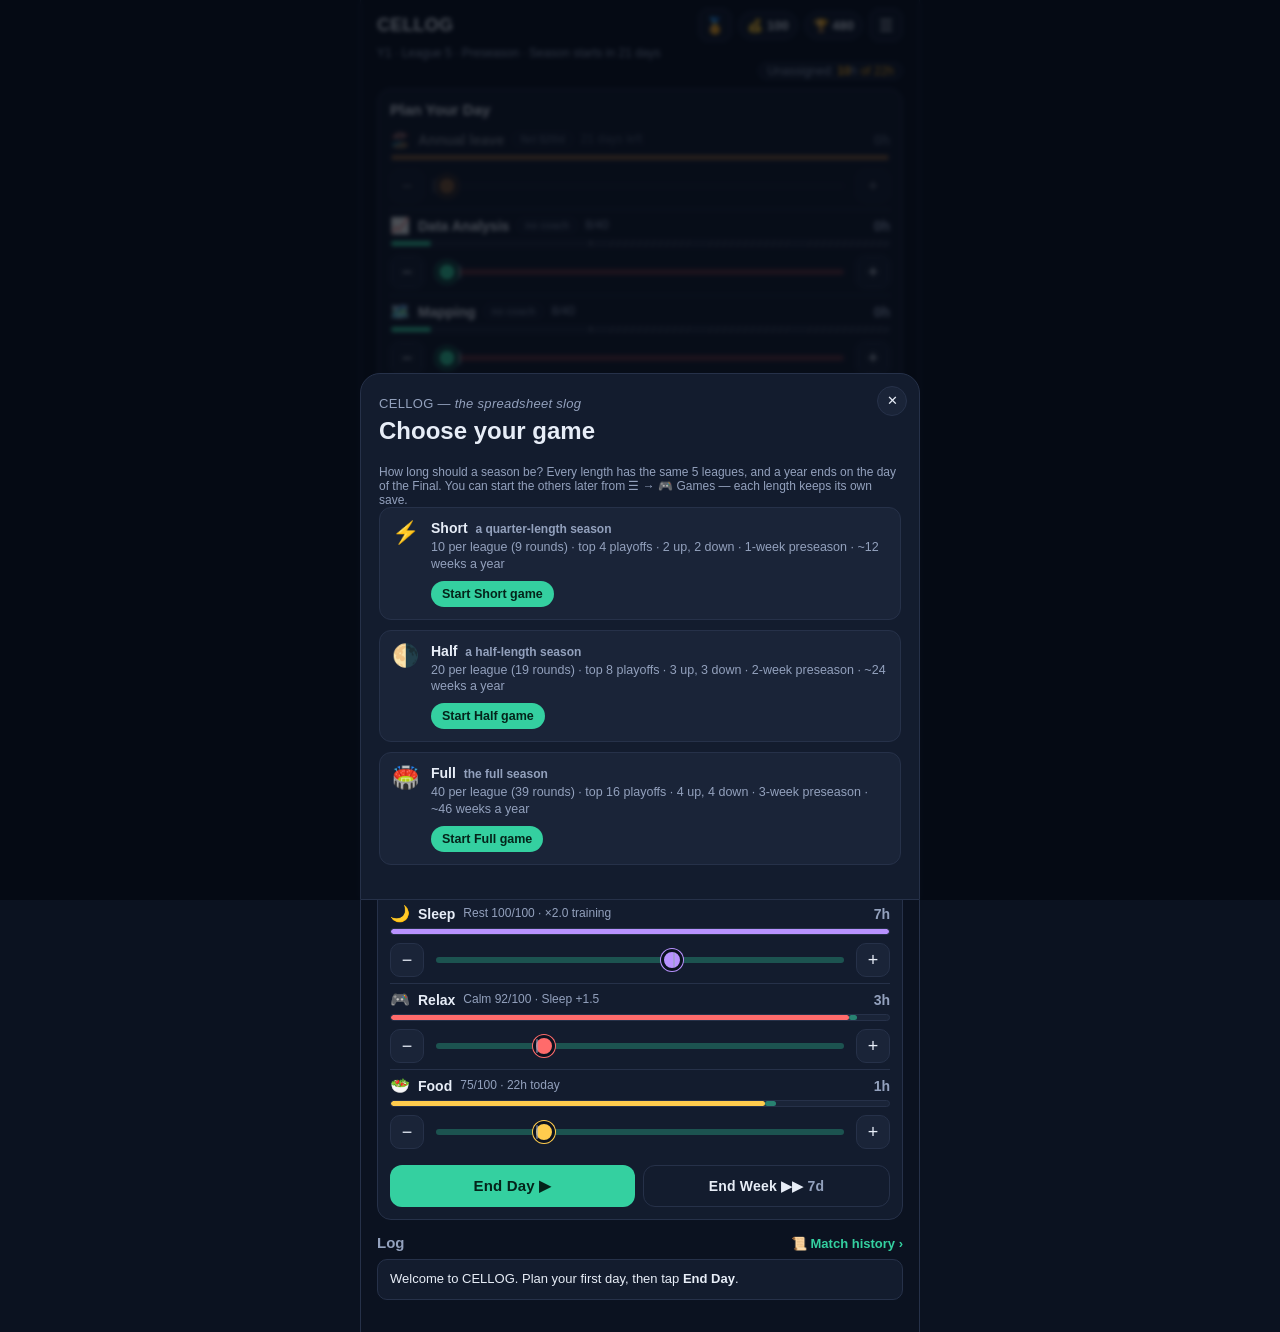
==== index.html @ bae385c3 "v4.94.0: CELLOG — the spreadsheet slog Makes the name's pun visible without crowding anything: the t" ====
<!DOCTYPE html>
<html lang="en">
<head>
<meta charset="UTF-8" />
<meta name="viewport" content="width=device-width, initial-scale=1, viewport-fit=cover, maximum-scale=1, user-scalable=no" />
<title>CELLOG — the spreadsheet slog</title>
<meta name="description" content="An Excel esports manager: plan every hour, train seven skills and climb five leagues — the spreadsheet slog." />

<!-- iOS home-screen / PWA support -->
<meta name="apple-mobile-web-app-capable" content="yes" />
<meta name="apple-mobile-web-app-status-bar-style" content="black-translucent" />
<meta name="apple-mobile-web-app-title" content="CELLOG" />
<meta name="mobile-web-app-capable" content="yes" />
<meta name="theme-color" content="#0b1220" />
<link rel="apple-touch-icon" href="icons/apple-touch-icon.png" />
<link rel="icon" href="icons/icon-192.png" />
<link rel="manifest" href="manifest.webmanifest" />

<link rel="stylesheet" href="style.css" />
</head>
<body>
<div id="app">

  <!-- ===== Top bar ===== -->
  <header class="topbar">
    <div class="topbar-top">
      <div class="brand">CELLOG</div>
      <div class="topbar-right">
        <button class="icon-btn" id="leaguesBtn" title="Leagues" aria-label="Leagues">🏅</button>
        <button class="chip" id="cashChip" title="Cash">💰 <span id="cashVal">0</span></button>
        <button class="chip" id="rankChip" title="Rating">🏆 <span id="rankVal">800</span></button>
        <button class="icon-btn" id="menuBtn" aria-label="Menu">☰</button>
      </div>
    </div>
    <div class="topbar-info">
      <div class="match-counter" id="matchCounter">Y1 · League 5 · Preseason · Season starts in 14 days</div>
      <div class="topbar-sub-row">
        <div class="match-counter match-counter-sub" id="matchCounter2"></div>
        <div class="hours-left topbar-hours">Unassigned: <span id="hoursLeft">24</span>h<span id="hoursCapNote" class="hours-cap-note"></span></div>
      </div>
    </div>
  </header>

  <div id="warningBanner" class="warning-banner hidden"></div>

  <!-- ===== Time allocation ===== -->
  <section class="planner">
    <div class="planner-header">
      <h2>Plan Your Day</h2>
    </div>

    <div id="plannerRows"><!-- skill + exercise/sleep/relax rows, each combining its stat readout and slider, rendered by renderPlanner() --></div>

    <div class="end-day-row">
      <button class="end-day-btn" id="endDayBtn">End Day ▶</button>
      <button class="end-day-btn end-week-btn" id="endWeekBtn">To Match ▶▶</button>
    </div>
    <div class="end-day-hint" id="endDayHint"></div>
  </section>

  <!-- ===== Log ===== -->
  <section class="log-section">
    <div class="log-head"><h2>Log</h2><button class="link-btn" id="historyLink">📜 Match history ›</button></div>
    <div id="log" class="log"></div>
  </section>

</div>

<div id="saveToast" class="save-toast hidden"></div>

<!-- ===== Modal: generic ===== -->
<div id="modalOverlay" class="modal-overlay hidden">
  <div class="modal" id="modal">
    <button class="modal-close" id="modalClose">✕</button>
    <div id="modalBody"></div>
  </div>
</div>

<script src="game.js"></script>
</body>
</html>
---- style.css ----
:root {
  --bg: #0b1220;
  --bg-elev: #131c2e;
  --bg-elev-2: #1a2438;
  --border: #263149;
  --text: #e7edf7;
  --text-dim: #93a1bd;
  --skill: #34d0a0;
  --phys: #4ea1ff;
  --nutrition: #ffcc4d;
  --rest: #b892ff;
  --composure: #ff6b6b;
  --work: #ff9f43;
  --accent: #34d0a0;
  --danger: #ff5d5d;
  --warn: #ffb020;
  --radius: 14px;
  --safe-top: env(safe-area-inset-top, 0px);
  --safe-bottom: env(safe-area-inset-bottom, 0px);
}

* { box-sizing: border-box; -webkit-tap-highlight-color: transparent; }

html, body {
  margin: 0;
  padding: 0;
  background: var(--bg);
  color: var(--text);
  font-family: -apple-system, BlinkMacSystemFont, "SF Pro Text", "Segoe UI", Roboto, sans-serif;
  overscroll-behavior-y: contain;
  -webkit-user-select: none;
  user-select: none;
}

#app {
  max-width: 560px;
  margin: 0 auto;
  padding-bottom: calc(24px + var(--safe-bottom));
  min-height: 100vh;
}

/* ---------- Top bar ---------- */
.topbar {
  display: flex;
  flex-direction: column;
  gap: 4px;
  padding: calc(8px + var(--safe-top)) 16px 8px;
  position: sticky;
  top: 0;
  background: linear-gradient(180deg, var(--bg) 80%, transparent);
  z-index: 10;
}
.topbar-top { display: flex; justify-content: space-between; align-items: center; }
.topbar-info { display: flex; flex-direction: column; gap: 2px; }
.brand { font-weight: 800; font-size: 18px; letter-spacing: 0.2px; white-space: nowrap; overflow: hidden; text-overflow: ellipsis; min-width: 0; margin-right: 8px; }
/* Narrower phones: give the cash / rating / table-position chips room. */
@media (max-width: 400px) { .brand { font-size: 16px; } }
.match-counter {
  font-size: 12px;
  color: var(--text-dim);
  white-space: nowrap;
  overflow: hidden;
  text-overflow: ellipsis;
  max-width: 100%;
}
.match-counter-sub { font-size: 11px; opacity: 0.8; }
/* Wraps rather than ellipsizing: on a narrow screen the hours pill drops
   to its own line instead of cutting off the match info beside it. */
.topbar-sub-row { display: flex; flex-wrap: wrap; align-items: center; column-gap: 8px; row-gap: 2px; }
.topbar-sub-row .match-counter-sub { min-width: 0; }
.topbar-hours {
  margin-left: auto;
  flex-shrink: 0;
  white-space: nowrap;
  font-size: 11px;
  padding: 1px 8px;
  border: 1px solid var(--border);
  border-radius: 999px;
  background: var(--bg-elev);
}
.match-counter:empty { display: none; }
.match-counter.tappable { cursor: pointer; }
.topbar-right { display: flex; align-items: center; gap: 6px; flex-shrink: 0; }
.chip {
  background: var(--bg-elev);
  border: 1px solid var(--border);
  color: var(--text);
  border-radius: 999px;
  padding: 6px 8px;
  font-size: 13px;
  font-weight: 600;
  font-variant-numeric: tabular-nums;
}
.icon-btn {
  background: var(--bg-elev);
  border: 1px solid var(--border);
  color: var(--text);
  border-radius: 10px;
  width: 34px;
  height: 34px;
  font-size: 16px;
}

/* ---------- Stats ---------- */
.stats {
  display: flex;
  flex-direction: column;
  gap: 6px;
  padding: 2px 16px 8px;
}
.bar {
  position: relative;
  height: 7px;
  border-radius: 999px;
  background: var(--bg-elev-2);
  overflow: hidden;
  border: 1px solid var(--border);
}
.bar-fill {
  height: 100%;
  border-radius: 999px;
  transition: width 0.5s ease;
}
/* Tomorrow's projected value, layered over the current bar: always green
   for a gain and always red for a decay, regardless of the bar's own
   color, so direction reads at a glance without checking the number. */
.bar-preview {
  position: absolute;
  top: 0;
  transition: left 0.2s ease, width 0.2s ease;
}
/* Above the current cap: hatched and dimmed, with a light edge at the cap. */
.bar-locked {
  position: absolute;
  top: 0;
  height: 100%;
  border-left: 1px solid rgba(255, 255, 255, 0.45);
  background: repeating-linear-gradient(135deg, rgba(255, 255, 255, 0.13) 0 2px, transparent 2px 5px);
}
.bar-preview-gain { background: var(--skill) !important; opacity: 0.55; }
/* Calm's reserve above 100: a bright strip along the top of the (full) bar,
   its width the reserve's share of what it can hold. */
.bar-bank { position: absolute; top: 0; left: 0; height: 3px; background: #ffe08a; border-radius: 999px; box-shadow: 0 0 4px rgba(255, 224, 138, 0.7); }
.bar-bank-gain { background: #ffe08a; opacity: 0.45; box-shadow: none; }
/* A darker, more saturated red than the Composure bar's own (lighter)
   red — same hue family would otherwise nearly vanish on that bar, so
   the loss overlay leans darker to stay legible there too. */
.bar-preview-loss { background: #e03131 !important; opacity: 0.6; }
.bar-fill.skill { background: var(--skill); }
.bar-fill.phys { background: var(--phys); }
.bar-fill.nutrition { background: var(--nutrition); }
.bar-fill.work { background: var(--work); }
.bar-fill.rest { background: var(--rest); }
.bar-fill.composure { background: var(--composure); }

.warning-banner {
  margin: 0 16px 8px;
  padding: 8px 12px;
  border-radius: var(--radius);
  background: rgba(255, 93, 93, 0.12);
  border: 1px solid rgba(255, 93, 93, 0.4);
  color: #ffb3b3;
  font-size: 13px;
  font-weight: 600;
  line-height: 1.4;
}
.warning-banner.hidden { display: none; }

/* ---------- Planner ---------- */
.planner {
  background: var(--bg-elev);
  border: 1px solid var(--border);
  border-radius: var(--radius);
  margin: 0 16px 12px;
  padding: 12px 12px 12px;
}
.planner-header {
  display: flex;
  justify-content: space-between;
  align-items: baseline;
  margin-bottom: 6px;
}
.planner-header h2 { font-size: 15px; margin: 0; }
.hours-left { font-size: 12px; color: var(--text-dim); font-variant-numeric: tabular-nums; }
#hoursLeft.over { color: var(--danger); font-weight: 700; }
#hoursLeft.unassigned { color: var(--warn); font-weight: 700; }
.hours-cap-note { color: var(--warn); }

.activity { padding: 6px 0; border-top: 1px solid var(--border); }
.activity:first-of-type { border-top: none; }
.activity-row {
  display: flex;
  align-items: center;
  gap: 8px;
  font-size: 14px;
  margin-bottom: 4px;
}
.activity-icon { font-size: 16px; flex-shrink: 0; }
.activity-name { font-weight: 600; flex-shrink: 0; }
.combo-outcome {
  font-size: 12px;
  line-height: 1.3;
  color: var(--text-dim);
  min-width: 0;
  flex-shrink: 1;
}
/* Wraps between pieces (at a " · ") first: each piece moves to the next line whole; one too wide for the room left
   wraps inside itself rather than spilling over the hours. */
.outcome-part { display: inline-block; max-width: 100%; vertical-align: top; }
.combo-bar { margin: 5px 0 8px; }
.activity-hours {
  margin-left: auto;
  font-variant-numeric: tabular-nums;
  color: var(--text-dim);
  font-weight: 600;
  min-width: 28px;
  text-align: right;
}
.stepper { display: flex; align-items: center; gap: 10px; }
.slider-wrap { position: relative; flex: 1; display: flex; align-items: center; }
.slider-wrap input[type="range"] { flex: 1; }
.slider-marker {
  position: absolute;
  top: 50%;
  left: 0;
  width: 2px;
  height: 14px;
  transform: translate(-50%, -50%);
  background: var(--text-dim);
  opacity: 0.6;
  pointer-events: none;
  border-radius: 1px;
}
.skill-shop-tag {
  font-size: 10px;
  font-weight: 700;
  color: var(--text-dim);
  background: var(--bg-elev-2);
  border: 1px solid var(--border);
  border-radius: 999px;
  padding: 1px 7px;
  white-space: nowrap;
}
.skill-shop-tag-none { opacity: 0.6; font-weight: 600; }
/* A skill row's coach tag opens that coach in Staff. */
button.coach-link { font-family: inherit; line-height: inherit; cursor: pointer; margin: 0; }
.skill-shop-tag-negative { color: var(--danger); }
.step-btn {
  width: 34px;
  height: 34px;
  flex-shrink: 0;
  border-radius: 10px;
  border: 1px solid var(--border);
  background: var(--bg-elev-2);
  color: var(--text);
  font-size: 18px;
  line-height: 1;
}
.step-btn:active { background: #24314d; }
input[type="range"] {
  -webkit-appearance: none;
  appearance: none;
  flex: 1;
  height: 6px;
  border-radius: 999px;
  background: var(--bg-elev-2);
  outline: none;
  transition: background-color 0.2s ease;
}
/* A light tint on the track itself shows at a glance whether today's hours
   clear the stat's decay/requirement threshold, independent of bar color. */
input[type="range"].slider-meets { background: rgba(52, 208, 160, 0.3); }
input[type="range"].slider-under { background: rgba(255, 93, 93, 0.3); }
input[type="range"].slider-held { background: rgba(120, 150, 200, 0.3); }
input[type="range"]::-webkit-slider-thumb {
  -webkit-appearance: none;
  width: 22px;
  height: 22px;
  border-radius: 50%;
  background: var(--accent);
  border: 3px solid #0b1220;
  box-shadow: 0 0 0 1px var(--accent);
}
.skill-row input[type="range"]::-webkit-slider-thumb { background: var(--skill); box-shadow: 0 0 0 1px var(--skill); }
.activity[data-act="exercise"] input[type="range"]::-webkit-slider-thumb { background: var(--phys); box-shadow: 0 0 0 1px var(--phys); }
.activity[data-act="sleep"] input[type="range"]::-webkit-slider-thumb { background: var(--rest); box-shadow: 0 0 0 1px var(--rest); }
.activity[data-act="relax"] input[type="range"]::-webkit-slider-thumb { background: var(--composure); box-shadow: 0 0 0 1px var(--composure); }
.activity[data-act="work"] input[type="range"]::-webkit-slider-thumb { background: var(--work); box-shadow: 0 0 0 1px var(--work); }
.activity[data-act="nutrition"] input[type="range"]::-webkit-slider-thumb { background: var(--nutrition); box-shadow: 0 0 0 1px var(--nutrition); }

.end-day-btn {
  width: 100%;
  margin-top: 10px;
  padding: 12px;
  border-radius: 12px;
  border: none;
  background: var(--accent);
  color: #04241a;
  font-size: 16px;
  font-weight: 800;
  letter-spacing: 0.2px;
}
.end-day-btn:disabled {
  background: var(--bg-elev-2);
  color: var(--text-dim);
}
.end-day-btn:active:not(:disabled) { transform: scale(0.98); }

/* ---------- Log ---------- */
.log-section { padding: 0 16px; }
.log-section h2 { font-size: 15px; margin: 0 0 8px; color: var(--text-dim); }
.log {
  display: flex;
  flex-direction: column-reverse;
  gap: 8px;
  max-height: 320px;
  overflow-y: auto;
  padding-bottom: 8px;
}
.log-entry {
  background: var(--bg-elev);
  border: 1px solid var(--border);
  border-radius: 10px;
  padding: 10px 12px;
  font-size: 13px;
  line-height: 1.45;
}
.log-entry.day-header { font-weight: 800; background: var(--bg-elev-2); }
.log-entry.event-good { border-color: rgba(52, 208, 160, 0.4); }
.log-entry.event-bad { border-color: rgba(255, 93, 93, 0.4); }
.log-entry.event-match { border-color: rgba(255, 176, 32, 0.5); background: rgba(255, 176, 32, 0.06); }
.log-entry.event-season { border-color: rgba(184, 146, 255, 0.5); background: rgba(184, 146, 255, 0.08); font-weight: 600; }

/* ---------- Save toast ---------- */
.save-toast {
  position: fixed;
  left: 50%;
  bottom: calc(18px + var(--safe-bottom));
  transform: translate(-50%, 12px);
  background: var(--bg-elev-2);
  border: 1px solid var(--border);
  color: var(--text);
  padding: 10px 16px;
  border-radius: 999px;
  font-size: 13px;
  font-weight: 600;
  box-shadow: 0 6px 20px rgba(0, 0, 0, 0.35);
  z-index: 200;
  opacity: 0;
  pointer-events: none;
  transition: opacity 0.25s ease, transform 0.25s ease;
  max-width: calc(100% - 32px);
  text-align: center;
}
.save-toast.hidden { display: none; }
.save-toast.show {
  opacity: 1;
  transform: translate(-50%, 0);
}
.save-toast.toast-warn {
  background: rgba(255, 93, 93, 0.15);
  border-color: rgba(255, 93, 93, 0.5);
  color: #ffb3b3;
}

/* ---------- Modal ---------- */
.modal-overlay {
  position: fixed;
  inset: 0;
  background: rgba(4, 8, 16, 0.7);
  display: flex;
  align-items: flex-end;
  justify-content: center;
  z-index: 100;
  backdrop-filter: blur(2px);
}
.modal-overlay.hidden { display: none; }
.modal {
  background: var(--bg-elev);
  border: 1px solid var(--border);
  border-top-left-radius: 20px;
  border-top-right-radius: 20px;
  width: 100%;
  max-width: 560px;
  max-height: 82vh;
  overflow-y: auto;
  padding: 20px 18px calc(24px + var(--safe-bottom));
  position: relative;
  animation: slideUp 0.22s ease;
}
@keyframes slideUp { from { transform: translateY(24px); opacity: 0; } to { transform: translateY(0); opacity: 1; } }
.modal-close {
  position: absolute;
  top: 12px;
  right: 12px;
  width: 30px;
  height: 30px;
  border-radius: 50%;
  border: 1px solid var(--border);
  background: var(--bg-elev-2);
  color: var(--text);
}
.modal h2 { margin-top: 4px; }
.modal.modal-own-close > .modal-close { display: none; }
/* Pinned to the top of the scrolling sheet. Negative margins + matching
   padding stretch its background edge to edge so content scrolls under it;
   top matches the sheet's own top padding. Cash and ✕ never shrink — the
   title truncates first if the row runs out of room. */
.modal-sticky-head {
  position: sticky;
  top: -20px;
  z-index: 5;
  display: flex;
  align-items: center;
  gap: 10px;
  margin: -20px -18px 14px;
  padding: 16px 18px 12px;
  background: var(--bg-elev);
  border-bottom: 1px solid var(--border);
}
.modal-sticky-head h2 {
  flex: 1 1 auto;
  min-width: 0;
  margin: 0;
  white-space: nowrap;
  overflow: hidden;
  text-overflow: ellipsis;
}
.modal-sticky-head .sticky-cash {
  flex-shrink: 0;
  font-weight: 700;
  font-variant-numeric: tabular-nums;
  background: var(--bg-elev-2);
  border: 1px solid var(--border);
  border-radius: 999px;
  padding: 5px 10px;
  font-size: 14px;
}
.modal-close.modal-close-inline { position: static; flex-shrink: 0; }
/* Segmented tab switch used as a sticky header's title (Staff & Items). */
.tab-switch { display: inline-flex; background: var(--bg-elev-2); border: 1px solid var(--border); border-radius: 999px; padding: 3px; gap: 2px; vertical-align: middle; }
.tab-btn { background: transparent; color: var(--text-dim); border: none; border-radius: 999px; padding: 6px 12px; font-size: 14px; font-weight: 700; white-space: nowrap; }
.tab-btn.active { background: var(--accent); color: #04241a; }
.modal-section { margin-bottom: 18px; }
.modal-section h3 { font-size: 13px; color: var(--text-dim); text-transform: uppercase; letter-spacing: 0.5px; margin: 0 0 8px; }

.callout {
  background: rgba(52, 208, 160, 0.08);
  border: 1px solid rgba(52, 208, 160, 0.35);
  border-radius: 10px;
  padding: 10px 12px;
  margin: 8px 0;
  font-size: 14px;
}
.callout-label {
  font-size: 11px;
  text-transform: uppercase;
  letter-spacing: 0.4px;
  color: var(--skill);
  font-weight: 700;
  margin-bottom: 4px;
}

.skill-row-detail { margin-bottom: 10px; }
.skill-row-detail:last-child { margin-bottom: 0; }
.skill-row-detail-label {
  display: flex;
  justify-content: space-between;
  font-size: 13px;
  margin-bottom: 4px;
}
.skill-row-detail-active .skill-row-detail-label { font-weight: 700; color: var(--text); }

.match-card {
  text-align: center;
  padding: 10px 0 4px;
}
.match-result {
  font-size: 26px;
  font-weight: 800;
  margin: 6px 0;
}
.match-result.win { color: var(--accent); }
.match-result.loss { color: var(--danger); }
.match-result.neutral { color: var(--work); }
.match-sub { color: var(--text-dim); font-size: 13px; margin-bottom: 14px; }

.shop-item {
  display: flex;
  align-items: center;
  gap: 12px;
  padding: 12px;
  border: 1px solid var(--border);
  border-radius: 12px;
  margin-bottom: 10px;
  background: var(--bg-elev-2);
}
.shop-item-match { border-color: var(--warn); background: rgba(255, 176, 32, 0.08); }
.shop-item-match-tag {
  display: inline-block;
  background: rgba(255, 176, 32, 0.18);
  color: var(--warn);
  border-radius: 999px;
  padding: 1px 7px;
  font-size: 10px;
  font-weight: 800;
  vertical-align: middle;
}
.shop-item-icon { font-size: 22px; }
.shop-item-info { flex: 1; }
.shop-item-name { font-weight: 700; font-size: 14px; }

.primary-btn {
  width: 100%;
  padding: 14px;
  border-radius: 12px;
  border: none;
  background: var(--accent);
  color: #04241a;
  font-size: 15px;
  font-weight: 800;
  margin-top: 6px;
}

.name-input {
  width: 100%;
  padding: 12px;
  border-radius: 10px;
  border: 1px solid var(--border);
  background: var(--bg-elev-2);
  color: var(--text);
  font-size: 15px;
  margin-bottom: 10px;
  -webkit-user-select: text;
  user-select: text;
}

.standings-list {
  margin: 0;
  padding-left: 22px;
  font-size: 13px;
  color: var(--text-dim);
  line-height: 1.7;
}
.standings-list li.standings-you { color: var(--accent); font-weight: 700; }

.modal-sub { font-size: 12px; color: var(--text-dim); margin: 6px 0 0; }

.league-tabs {
  display: flex;
  gap: 6px;
  margin-bottom: 14px;
  overflow-x: auto;
}
.league-tab {
  flex-shrink: 0;
  padding: 8px 12px;
  border-radius: 999px;
  border: 1px solid var(--border);
  background: var(--bg-elev-2);
  color: var(--text-dim);
  font-size: 13px;
  font-weight: 700;
}
.league-tab.active { background: var(--accent); color: #04241a; border-color: var(--accent); }

.league-table-header,
.league-row {
  display: grid;
  grid-template-columns: 24px 1fr 62px 58px;
  gap: 6px;
  align-items: center;
  padding: 7px 8px;
  font-size: 13px;
}
.league-table-header {
  color: var(--text-dim);
  font-size: 11px;
  text-transform: uppercase;
  letter-spacing: 0.4px;
  padding-bottom: 4px;
  border-bottom: 1px solid var(--border);
}
.league-table {
  max-height: 50vh;
  overflow-y: auto;
}
.league-row { border-bottom: 1px solid var(--border); }
.league-row:last-child { border-bottom: none; }
.league-pos { color: var(--text-dim); font-variant-numeric: tabular-nums; }
.league-name { overflow: hidden; text-overflow: ellipsis; white-space: nowrap; }
.league-rating, .league-points, .league-wl { text-align: right; font-variant-numeric: tabular-nums; color: var(--text-dim); }
.league-form { display: flex; gap: 3px; justify-content: flex-end; align-items: center; }
.league-form i { width: 8px; height: 8px; border-radius: 50%; display: inline-block; }
.league-form .f-w { background: var(--accent); }
.league-form .f-d { background: var(--warn); }
.league-form .f-l { background: var(--danger); }
.league-table-header .league-form { color: var(--text-dim); }
.league-row.zone-promo { background: rgba(52, 208, 160, 0.07); }
.league-row.zone-releg { background: rgba(255, 93, 93, 0.07); }
.league-row.league-row-you { background: rgba(255, 176, 32, 0.12); }
.league-row.league-row-you .league-name { color: var(--text); font-weight: 700; }

.league-legend { display: flex; align-items: center; gap: 4px 14px; flex-wrap: wrap; font-size: 12.5px; margin: 0 0 4px; }
.league-sort { font-size: 12px; margin: 0 0 8px; }
.legend-item { display: inline-flex; align-items: center; gap: 6px; }
.legend-dot { display: inline-block; width: 9px; height: 9px; border-radius: 3px; margin-right: 2px; }
.legend-dot.legend-promo { background: rgba(52, 208, 160, 0.5); }
.legend-dot.legend-releg { background: rgba(255, 93, 93, 0.5); }
/* Playoff qualifiers: a left edge bar, independent of the promo/releg
   background tint, plus a dashed divider under the last qualifying place. */
.league-row.zone-playoff { box-shadow: inset 3px 0 0 rgba(78, 161, 255, 0.85); }
.legend-dot.legend-playoff { background: rgba(78, 161, 255, 0.85); }
.league-cutline {
  font-size: 10px;
  text-transform: uppercase;
  letter-spacing: 0.5px;
  color: var(--phys);
  border-top: 1px dashed rgba(78, 161, 255, 0.6);
  padding: 3px 0 3px 36px;
}
.ghost-btn {
  width: 100%;
  padding: 12px;
  border-radius: 12px;
  border: 1px solid var(--border);
  background: transparent;
  color: var(--text-dim);
  font-size: 14px;
  font-weight: 600;
  margin-top: 8px;
}

.menu-row {
  display: flex;
  align-items: center;
  justify-content: space-between;
  padding: 14px 4px;
  border-top: 1px solid var(--border);
  font-size: 15px;
  font-weight: 600;
}
.menu-row:first-of-type { border-top: none; }
.menu-row span.arrow { color: var(--text-dim); }
a.menu-row { color: inherit; text-decoration: none; }

.version-tag {
  text-align: center;
  font-size: 11px;
  color: var(--text-dim);
  margin-top: 14px;
}

@media (min-width: 560px) {
  #app { border-left: 1px solid var(--border); border-right: 1px solid var(--border); }
}

/* Export / import save */
.save-transfer-note { font-size: 13px; color: var(--text-dim); margin: 0 0 8px; }
.save-transfer-status { font-size: 13px; color: var(--accent); margin-top: 8px; min-height: 0; }
.save-transfer-status:empty { display: none; }
.save-transfer-status.bad { color: var(--danger, #f87171); }
.save-code-input { font-family: ui-monospace, Menlo, monospace; font-size: 12px; resize: vertical; word-break: break-all; }
.save-file-btn { display: block; text-align: center; cursor: pointer; box-sizing: border-box; }

/* Match result: performance breakdown table */
.perf-table { width: 100%; border-collapse: collapse; font-size: 13px; margin: 4px 0 6px; font-variant-numeric: tabular-nums; }
.perf-table th { font-size: 11px; font-weight: 700; color: var(--text-dim); text-transform: uppercase; letter-spacing: 0.4px; padding: 0 4px 6px; border-bottom: 1px solid var(--border); }
.perf-table td { padding: 5px 4px; }
.perf-table th, .perf-table td { text-align: right; white-space: nowrap; }
.perf-table th:first-child, .perf-table td:first-child { text-align: left; white-space: normal; }
.perf-table .perf-main td { color: var(--text); border-top: 1px solid var(--border); }
.perf-table tbody .perf-main:first-child td { border-top: none; }
.perf-table .perf-sub td { color: var(--text-dim); font-size: 12px; padding-top: 2px; padding-bottom: 2px; }
.perf-table .perf-sub td:first-child { padding-left: 22px; }
.perf-table .perf-warn td { color: var(--danger); }
.perf-table tfoot td { font-weight: 800; color: var(--text); border-top: 2px solid var(--border); padding-top: 7px; }
.perf-table .perf-of { font-weight: 600; color: var(--text-dim); }
.perf-note { font-size: 12px; }

/* End Day / End Week pair — End Week is the quieter, secondary action */
.end-day-row { display: flex; gap: 8px; margin-top: 10px; }
.end-day-row .end-day-btn { flex: 1 1 0; min-width: 0; margin-top: 0; white-space: nowrap; padding: 12px 4px; font-size: 15px; }
.end-week-btn { background: transparent; color: var(--text); border: 1px solid var(--border); font-weight: 700; font-size: 14px !important; }
.end-week-btn:disabled { background: transparent; }
.end-week-days { color: var(--text-dim); font-weight: 600; }

/* Week summary (End Week) */
.week-summary { text-align: left; margin: 14px 0 4px; }
.week-summary h3 { font-size: 13px; color: var(--text-dim); text-transform: uppercase; letter-spacing: 0.5px; margin: 0 0 8px; }
.week-stop { font-size: 13px; color: var(--warn); background: var(--bg-elev-2); border: 1px solid var(--border); border-radius: 10px; padding: 8px 10px; margin-bottom: 10px; }
.week-table td { border-top: 1px solid var(--border); }
.week-table .wk-up { color: var(--accent); }
.week-table .wk-down { color: var(--danger); }
@media (max-width: 350px) {
  .end-day-row .end-day-btn { font-size: 13px; }
  .end-week-btn { font-size: 12.5px !important; }
}

/* Match result: pinned VICTORY / DEFEAT header + win-chance table */
.modal-sticky-head .match-head { font-size: 22px; font-weight: 800; letter-spacing: 0.5px; }
.modal-sticky-head .match-head.win { color: var(--accent); }
.modal-sticky-head .match-head.loss { color: var(--danger); }
.modal-sticky-head .match-head.draw { color: var(--warn); }
.match-card > .match-sub:first-child { margin-top: 2px; }
.win-ladder { margin-top: 2px; }
.win-ladder .ladder-you td { color: var(--text); font-weight: 800; background: var(--bg-elev-2); }

/* Leagues button: table position */
.icon-btn.has-pos { width: auto; padding: 0 6px; display: inline-flex; align-items: center; gap: 3px; font-size: 15px; }
.leagues-pos { font-size: 13px; font-weight: 700; font-variant-numeric: tabular-nums; color: var(--text); }
.leagues-pos.pos-promo { color: var(--accent); }
.leagues-pos.pos-releg { color: var(--danger); }
.leagues-pos.pos-out { color: var(--text-dim); }

/* Match result v2: header subline, Result + You vs Opponent tables, collapsibles */
/* VICTORY by N · Round … — the round wraps to its own line when it won't fit. */
.modal-sticky-head .match-title { display: flex; flex-wrap: wrap; align-items: baseline; column-gap: 6px; row-gap: 1px; }
.modal-sticky-head .match-head { white-space: nowrap; }
.modal-sticky-head .match-margin { font-size: 17px; }
.modal-sticky-head .match-head-sub { font-size: 12.5px; font-weight: 600; color: var(--text-dim); letter-spacing: 0; min-width: 0; max-width: 100%; overflow: hidden; text-overflow: ellipsis; white-space: nowrap; }
.modal-sticky-head .match-head-sub.same-line::before { content: "· "; }
.modal-sticky-head .match-head-sub.own-line { flex-basis: 100%; }
.match-chance { text-align: center; }
.champion-line { color: var(--work); font-weight: 700; }
.result-table { margin-top: 14px; }
.result-table .wk-up, .h2h-table .wk-up { color: var(--accent); }
.result-table .wk-down { color: var(--danger); }
.h2h-table { margin-top: 8px; }
/* Table place sits above the rows that add up to the match-day rating. */
.h2h-table tr.h2h-context td { border-bottom: 1px dashed var(--border); }
/* Two context rows (table place, then rating): the dashed line goes under the last. */
.h2h-table tr.h2h-context:has(+ tr.h2h-context) td { border-bottom: 1px solid var(--border); }
.h2h-table th.h2h-opp { max-width: 120px; overflow: hidden; text-overflow: ellipsis; text-transform: none; letter-spacing: 0; }
.h2h-table thead th:nth-child(2) { text-transform: none; letter-spacing: 0; }
.h2h-table tfoot td { font-size: 15px; }
.h2h-icons { font-size: 12px; letter-spacing: -1px; }
.next-match { margin-top: 16px; padding-top: 12px; border-top: 1px solid var(--border); }
.next-match-title { font-weight: 800; font-size: 14px; color: var(--text); }
.next-match .next-match-table { margin-top: 8px; }
.next-match .next-match-focus { margin-top: 12px; }
details.match-more { border: 1px solid var(--border); border-radius: 10px; padding: 0 10px; margin: 10px 0; text-align: left; }
details.match-more > summary { list-style: none; cursor: pointer; padding: 11px 0; font-size: 13.5px; font-weight: 700; color: var(--text); display: flex; justify-content: space-between; align-items: center; }
details.match-more > summary::-webkit-details-marker { display: none; }
details.match-more > summary::after { content: "▸"; color: var(--text-dim); transition: transform 0.15s; }
details.match-more[open] > summary::after { transform: rotate(90deg); }
details.match-more[open] { padding-bottom: 8px; }
.calc-table { margin-top: 2px; }
.calc-table + .perf-note { margin-bottom: 14px; }

/* Career & Season: label / value rows */
.kv-row { display: flex; justify-content: space-between; gap: 12px; padding: 6px 0; border-top: 1px solid var(--border); font-size: 14px; }
.kv-row:first-of-type { border-top: none; }
.kv-row > span:last-child { text-align: right; font-variant-numeric: tabular-nums; }
.kv-row > span:first-child { color: var(--text-dim); }
.callout .kv-row { border-top-color: rgba(52, 208, 160, 0.2); }
.callout .kv-row > span:first-child { color: var(--text); }
.emp-returns .kv-row > span:first-child { color: var(--text); }
.kv-row .kv-dim { color: var(--text-dim); font-size: 12.5px; align-self: center; }
.skills-legend { margin-bottom: 10px !important; }
.end-day-hint { font-size: 12.5px; color: var(--warn); text-align: center; margin-top: 8px; }
.end-day-hint:empty { display: none; }

/* Match History */
.log-head { display: flex; justify-content: space-between; align-items: baseline; }
.log-head h2 { margin-bottom: 8px; }
.link-btn { background: none; border: none; color: var(--accent); font-size: 13px; font-weight: 700; padding: 4px 0; cursor: pointer; }
.history-tabs { margin-bottom: 12px; }
.hist-list { display: flex; flex-direction: column; }
.hist-row { display: grid; grid-template-columns: 34px 22px 1fr auto 40px; align-items: center; gap: 8px; padding: 8px 2px; border-top: 1px solid var(--border); font-size: 13.5px; font-variant-numeric: tabular-nums; }
.hist-row:first-child { border-top: none; }
.hist-row[data-mi] { cursor: pointer; }
.hist-row[data-mi]:active { background: var(--bg-elev-2); }
.hist-round { color: var(--text-dim); font-size: 12px; font-weight: 700; }
.hist-wl { font-weight: 800; text-align: center; }
.hist-wl.win { color: var(--accent); }
.hist-wl.loss { color: var(--danger); }
.hist-wl.draw { color: var(--warn); }
.hist-opp { min-width: 0; overflow: hidden; text-overflow: ellipsis; white-space: nowrap; }
.hist-score { color: var(--text-dim); text-align: right; }
.hist-delta { text-align: right; font-weight: 700; }
.hist-delta.wk-up { color: var(--accent); } .hist-delta.wk-down { color: var(--danger); }
.up-row { grid-template-columns: 34px 1fr auto 34px 38px; }
.res2-row { grid-template-columns: 30px 14px 1fr auto 30px 30px; gap: 6px; }
.res2-row.up-head span:nth-child(3) { text-align: left; }
.res2-row[data-mi] { cursor: pointer; }
.res2-you { background: rgba(255, 176, 32, 0.12); }
.up-row[data-rival] { cursor: pointer; }
.up-head { color: var(--text-dim); font-size: 11px; font-weight: 700; text-transform: uppercase; letter-spacing: 0.4px; }
.up-head span:nth-child(n+3) { text-align: right; }
.up-next { background: rgba(52, 208, 160, 0.08); }
.up-pos { color: var(--text-dim); text-align: right; }
.up-pct { text-align: right; font-weight: 700; }
.up-tbd { color: var(--text-dim); font-style: italic; }
.hist-legacy { opacity: 0.75; }
.round-stepper { display: flex; align-items: center; justify-content: space-between; margin: 4px 0 10px; font-weight: 700; }
.round-stepper .icon-btn:disabled { opacity: 0.3; }
.res-list { display: flex; flex-direction: column; }
.res-row { display: grid; grid-template-columns: 1fr auto 1fr; gap: 8px; align-items: center; padding: 7px 4px; border-top: 1px solid var(--border); font-size: 13px; }
.res-row:first-child { border-top: none; }
.res-row .res-side:last-child { text-align: right; color: var(--text-dim); }
.res-row .res-side { min-width: 0; display: flex; align-items: baseline; gap: 4px; white-space: nowrap; }
.res-row .res-side:last-child { justify-content: flex-end; }
/* Only the name gives way on a narrow screen; # and rating always show. */
.res-row .res-side > .link-name, .res-row .res-side > b { min-width: 0; flex: 0 1 auto; overflow: hidden; text-overflow: ellipsis; white-space: nowrap; }
.res-row .res-side > .res-pos, .res-row .res-side > .res-rt { flex: none; }
.res-you { background: rgba(52, 208, 160, 0.08); border-radius: 8px; }
.res-beat { color: var(--text-dim); font-size: 11.5px; }
.res-rt { color: var(--text-dim); font-size: 11.5px; font-variant-numeric: tabular-nums; }
.res-pos, .hist-pos { color: var(--text-dim); font-size: 11.5px; font-weight: 700; font-variant-numeric: tabular-nums; }
.link-name { background: none; border: none; padding: 0; color: inherit; font: inherit; text-decoration: underline dotted; text-underline-offset: 3px; cursor: pointer; }
.league-row[data-rival] { cursor: pointer; }
.league-tab:disabled { opacity: 0.35; }

/* Staff (weekly hiring) */
.staff-week { margin-bottom: 16px; }
.staff-card { align-items: flex-start; }
.staff-card-hired { border-color: rgba(52, 208, 160, 0.55); }
.staff-line { font-size: 12.5px; color: var(--text-dim); margin-top: 3px; line-height: 1.35; }
.staff-line-locked { opacity: 0.55; }
.staff-stat { color: var(--text); }
.staff-prorate { font-style: italic; }
.staff-actions { display: flex; flex-wrap: wrap; gap: 6px; margin-top: 8px; }
.staff-chip { background: var(--accent); color: #04241a; border: none; border-radius: 999px; padding: 6px 11px; font-size: 12.5px; font-weight: 800; }
.staff-chip:disabled { background: var(--bg-elev-2); color: var(--text-dim); }
.staff-chip.staff-unlock { background: transparent; color: var(--text); border: 1px solid var(--border); }
.staff-chip.staff-unlock:disabled { color: var(--text-dim); }
.staff-sale { margin: 6px 0 10px; }
.staff-line s { opacity: 0.6; }
.staff-hired { color: var(--accent); font-weight: 800; font-size: 13px; }
.staff-locked { color: var(--text-dim); font-size: 12px; align-self: center; }
.staff-auto { display: flex; align-items: center; gap: 8px; margin-top: 10px; font-size: 13px; font-weight: 700; color: var(--text); cursor: pointer; }
.staff-auto input { position: absolute; opacity: 0; width: 0; height: 0; }
.staff-auto-switch { position: relative; flex: 0 0 auto; width: 34px; height: 20px; border-radius: 999px; background: var(--bg-elev-2); border: 1px solid var(--border); transition: background 0.15s; }
.staff-auto-switch::after { content: ""; position: absolute; top: 2px; left: 2px; width: 14px; height: 14px; border-radius: 50%; background: var(--text-dim); transition: transform 0.15s, background 0.15s; }
.staff-auto input:checked + .staff-auto-switch { background: var(--accent); border-color: var(--accent); }
.staff-auto input:checked + .staff-auto-switch::after { transform: translateX(14px); background: #04241a; }
.staff-auto input:focus-visible + .staff-auto-switch { outline: 2px solid var(--accent); outline-offset: 2px; }

/* Phase splash + tutorial */
.splash { text-align: center; padding-top: 4px; }
.splash-icon { font-size: 44px; line-height: 1.1; }
.splash-title { font-size: 24px; font-weight: 800; margin-top: 6px; }
.splash-sub { color: var(--text-dim); font-size: 14px; margin-top: 2px; }
.splash-section { text-align: left; margin-top: 18px; }
.splash-section .kv-row span:first-child { flex-shrink: 0; white-space: nowrap; }
.splash-section .kv-row span:last-child { text-align: right; }
.splash-note { text-align: left; font-size: 13.5px; margin: 6px 0 14px; }
.tutorial-body { font-size: 15px; line-height: 1.5; color: var(--text); text-align: left; margin: 16px 2px 18px; }
.tutorial-dots { display: flex; justify-content: center; gap: 7px; margin-bottom: 16px; }
.tutorial-dots span { width: 8px; height: 8px; border-radius: 50%; background: var(--border); }
.tutorial-dots span.on { background: var(--accent); }
.tutorial-nav { display: flex; gap: 10px; }
.tutorial-nav .ghost-btn, .tutorial-nav .primary-btn { flex: 1; margin-top: 0; }
.tutorial-nav .ghost-btn:disabled { opacity: 0.35; }
.tutorial-skip { display: block; margin: 12px auto 0; color: var(--text-dim); }

/* Event screens (injury, job, burnout…) */
.event-card { text-align: left; border: 1px solid var(--border); border-left: 4px solid var(--border); border-radius: 12px; padding: 10px 14px; margin-top: 14px; }
.event-card p { margin: 6px 0; font-size: 14.5px; line-height: 1.45; }
.event-card.event-bad { border-left-color: var(--danger); background: rgba(255, 93, 93, 0.06); }
.event-card.event-good { border-left-color: var(--accent); background: rgba(52, 208, 160, 0.07); }
.event-card.event-neutral { border-left-color: var(--warn); background: rgba(255, 176, 32, 0.06); }
.event-card-title { font-weight: 800; font-size: 15px; margin-top: 2px; }
.event-card .event-tip { color: var(--text-dim); font-size: 13.5px; }
.splash > .primary-btn { margin-top: 16px; }

/* How to Play */
.howto-nav { display: flex; flex-wrap: wrap; gap: 6px; margin: 2px 0 18px; }
.howto-chip { background: var(--bg-elev-2); color: var(--text); border: 1px solid var(--border); border-radius: 999px; padding: 5px 10px; font-size: 12.5px; font-weight: 600; }
.howto-section { padding-top: 14px; border-top: 1px solid var(--border); }
.howto-section h3 { font-size: 14px; color: var(--text); text-transform: none; letter-spacing: 0; margin-bottom: 6px; }
.howto-lead { font-size: 14.5px; line-height: 1.45; margin: 0 0 10px; }
.howto-list { margin: 6px 0 8px; padding-left: 18px; }
.howto-list li { font-size: 14px; line-height: 1.45; margin: 5px 0; color: var(--text); }
.howto-table { margin: 6px 0 10px; }
.howto-table td { white-space: normal; }

/* Playoff bracket */
.br-round { margin: 10px 0 4px; }
.br-round-name { font-size: 12px; font-weight: 800; color: var(--text-dim); text-transform: uppercase; letter-spacing: 0.4px; margin-bottom: 6px; }
.br-grid { display: grid; grid-template-columns: 1fr 1fr; gap: 6px; }
.br-grid-one { grid-template-columns: 1fr; }
.br-match { border: 1px solid var(--border); border-radius: 8px; overflow: hidden; background: var(--bg-elev); }
.br-team { display: flex; align-items: center; gap: 5px; padding: 5px 7px; font-size: 12.5px; min-width: 0; }
.br-team + .br-team { border-top: 1px solid var(--border); }
.br-team[data-rival] { cursor: pointer; }
.br-seed { color: var(--text-dim); font-size: 11px; font-weight: 700; flex: none; font-variant-numeric: tabular-nums; }
.br-name { min-width: 0; overflow: hidden; text-overflow: ellipsis; white-space: nowrap; flex: 1 1 auto; }
.br-tick { color: var(--accent); font-weight: 800; flex: none; }
.br-win .br-name { font-weight: 800; }
.br-out { opacity: 0.45; }
.br-you { background: rgba(255, 176, 32, 0.14); }
.br-tbd { color: var(--text-dim); font-style: italic; font-size: 12px; }

/* Games screen / menu: the game length beside a label */
.menu-note { font-size: 12px; font-weight: 600; color: var(--text-dim); margin-left: 4px; }

/* Specialisation picker */
.spec-list { display: flex; flex-direction: column; gap: 6px; margin: 10px 0; }
.spec-row { display: flex; align-items: center; gap: 10px; width: 100%; text-align: left; padding: 10px 12px; border-radius: 10px; border: 1px solid var(--border); background: var(--bg-elev); color: var(--text); font: inherit; font-size: 14px; cursor: pointer; }
.spec-row.on { border-color: var(--accent); background: var(--bg-elev-2); }
.spec-star { font-size: 16px; width: 20px; text-align: center; }
.spec-name { flex: 1; font-weight: 700; }
.spec-val { font-size: 12px; color: var(--text-dim); text-align: right; }
.spec-loss { color: var(--danger); font-weight: 700; }
.spec-keep { color: #c9b6ff; font-weight: 700; }

/* A skill's experience (0–100): a violet strip along the bottom of its bar,
   with the next match's gain faint after it — the Chill strip's twin. */
.bar-xp { position: absolute; bottom: 0; left: 0; height: 3px; background: #c9b6ff; border-radius: 999px; box-shadow: 0 0 4px rgba(201, 182, 255, 0.75); }
.bar-xp-gain { opacity: 0.45; box-shadow: none; }

/* Finish times under Head to Head; the row lights up when it decided a
   dead heat. */
.finish-table { margin-top: 6px; }
.finish-table .finish-row td { color: var(--warn); font-weight: 700; }

/* A faint, unlabeled dot ahead of the league tabs. */
.league-tab-dot { display: inline-block; width: 5px; height: 5px; border-radius: 50%; background: var(--text-dim); opacity: 0.25; align-self: center; margin: 0 2px 0 0; flex: none; }
/* XP at 100: the strip turns gold. */
.bar-xp.xp-max { background: #ffd166; box-shadow: 0 0 5px rgba(255, 209, 102, 0.8); }
.mastered-tag { color: #ffd166; font-weight: 700; }

/* Completion: Career section */
.completion-bar { height: 10px; border-radius: 999px; background: var(--bg-elev-2); border: 1px solid var(--border); overflow: hidden; margin: 6px 0 8px; }
.completion-fill { height: 100%; background: var(--accent); border-radius: 999px; }
.kv-row.completion-done span:last-child { color: var(--accent); }

/* An invitational's choice on the new year's splash */
.event-choice { margin-top: 14px; }
.event-choice .event-choice-btn { margin-top: 8px; }
.event-choice-row { display: flex; align-items: center; justify-content: space-between; gap: 10px; }

/* Something new, explained in one box right under a splash's title */
.splash-feature {
  text-align: left;
  margin: 16px 0 4px;
  padding: 12px 14px;
  background: rgba(52, 208, 160, 0.08);
  border: 1px solid rgba(52, 208, 160, 0.35);
  border-radius: 12px;
  display: flex;
  flex-direction: column;
  gap: 10px;
}
.feature-point { display: flex; gap: 10px; align-items: flex-start; font-size: 13.5px; line-height: 1.4; }
.feature-icon { flex-shrink: 0; width: 20px; text-align: center; }

/* The name's pun, said once where there's room (picker, How to Play). */
.brand-tagline { color: var(--text-dim); font-size: 13px; letter-spacing: 0.3px; margin: 2px 0 6px; }
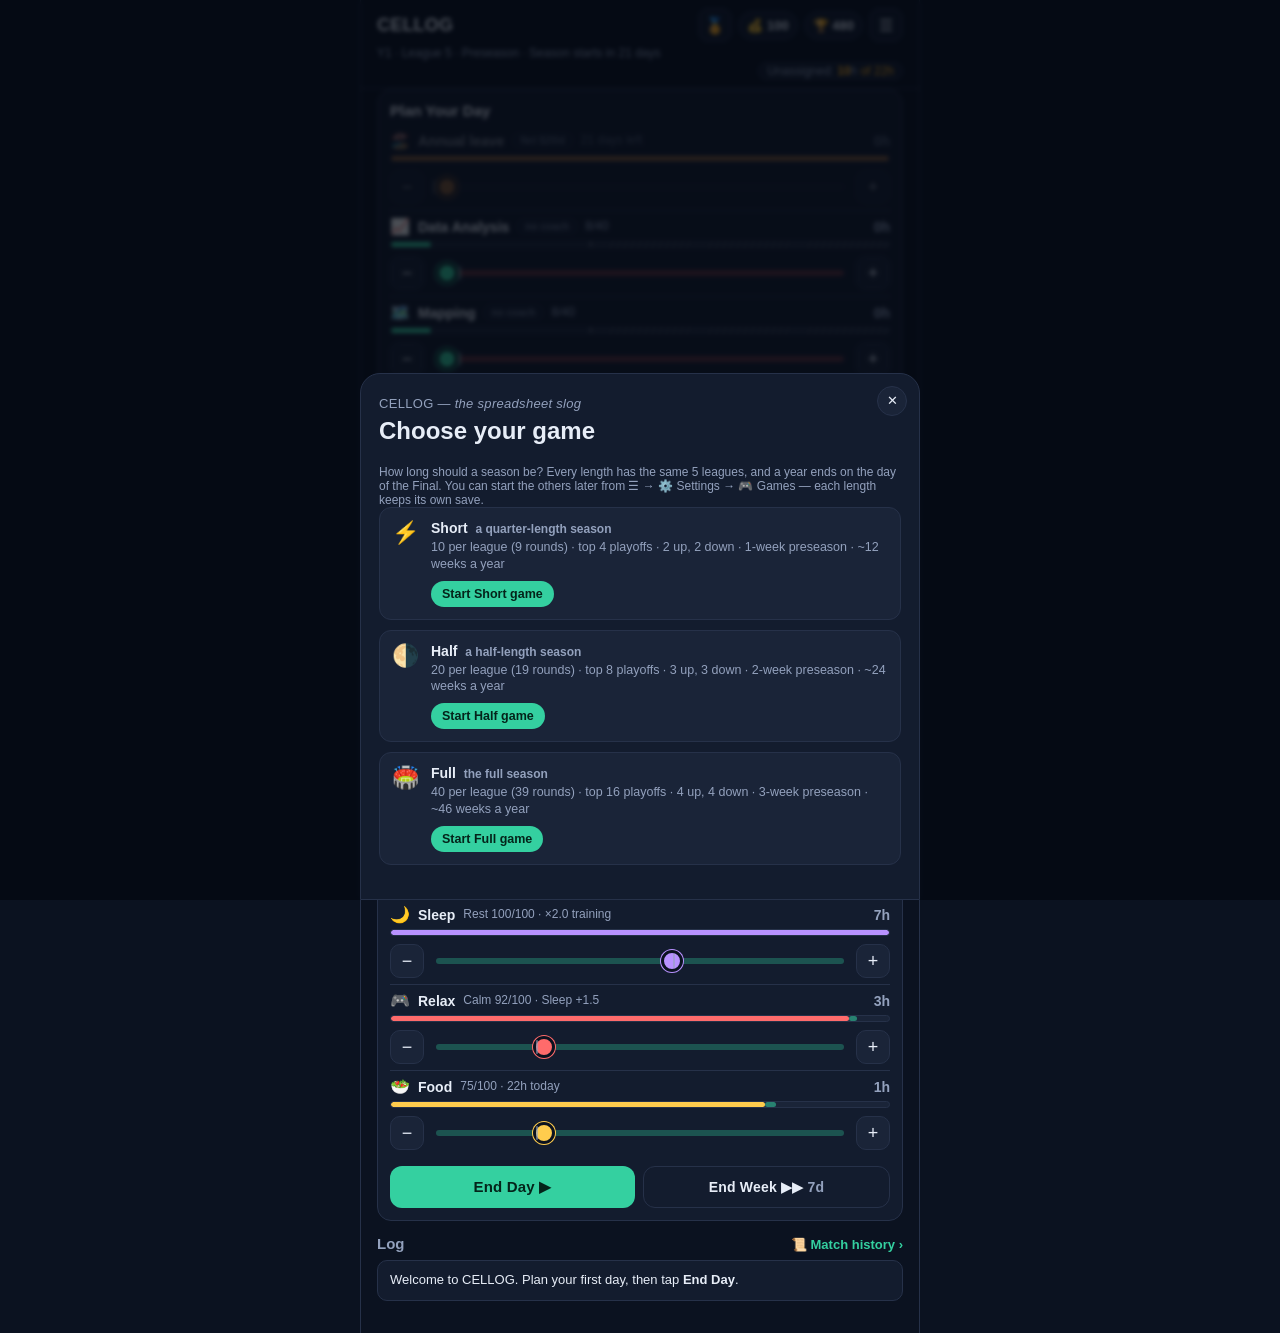
==== commit b8363f44: "Home Screen app: solid black status bar, no fade by the Dynamic Island (v5.11.2) Co-Authored-By: Cla" ====
--- a/index.html
+++ b/index.html
@@ -8,7 +8,7 @@
 
 <!-- iOS home-screen / PWA support -->
 <meta name="apple-mobile-web-app-capable" content="yes" />
-<meta name="apple-mobile-web-app-status-bar-style" content="black-translucent" />
+<meta name="apple-mobile-web-app-status-bar-style" content="black" />
 <meta name="apple-mobile-web-app-title" content="CELLOG" />
 <meta name="mobile-web-app-capable" content="yes" />
 <meta name="theme-color" content="#0b1220" />
@@ -76,6 +76,11 @@
   </div>
 </div>
 
+<script src="edu-functions.js"></script>
+<script src="edu-banks.js"></script>
+<script src="edu-general.js"></script>
+<script src="edu-inv.js"></script>
+<script src="edu-pqgroups.js"></script>
 <script src="game.js"></script>
 </body>
 </html>
--- a/style.css
+++ b/style.css
@@ -47,7 +47,9 @@
   padding: calc(8px + var(--safe-top)) 16px 8px;
   position: sticky;
   top: 0;
-  background: linear-gradient(180deg, var(--bg) 80%, transparent);
+  /* Solid, not faded: the page scrolling under it never shows through. */
+  background: var(--bg);
+  border-bottom: 1px solid var(--border);
   z-index: 10;
 }
 .topbar-top { display: flex; justify-content: space-between; align-items: center; }
@@ -217,8 +219,9 @@
   text-align: right;
 }
 .stepper { display: flex; align-items: center; gap: 10px; }
-.slider-wrap { position: relative; flex: 1; display: flex; align-items: center; }
-.slider-wrap input[type="range"] { flex: 1; }
+/* The whole wrap takes the touch (dragged in game.js); up/down scrolls. */
+.slider-wrap { position: relative; flex: 1; display: flex; align-items: center; align-self: stretch; min-height: 32px; touch-action: pan-y; cursor: pointer; }
+.slider-wrap input[type="range"] { flex: 1; pointer-events: none; }
 .slider-marker {
   position: absolute;
   top: 50%;
@@ -641,6 +644,7 @@
   font-weight: 600;
 }
 .menu-row:first-of-type { border-top: none; }
+.menu-back { color: var(--text-dim); font-weight: 600; padding-top: 4px; padding-bottom: 4px; border-top: none; }
 .menu-row span.arrow { color: var(--text-dim); }
 a.menu-row { color: inherit; text-decoration: none; }
 
@@ -720,7 +724,7 @@
 .modal-sticky-head .match-margin { font-size: 17px; }
 .modal-sticky-head .match-head-sub { font-size: 12.5px; font-weight: 600; color: var(--text-dim); letter-spacing: 0; min-width: 0; max-width: 100%; overflow: hidden; text-overflow: ellipsis; white-space: nowrap; }
 .modal-sticky-head .match-head-sub.same-line::before { content: "· "; }
-.modal-sticky-head .match-head-sub.own-line { flex-basis: 100%; }
+.modal-sticky-head .match-head-sub.own-line { flex-basis: 100%; white-space: normal; overflow: visible; }
 .match-chance { text-align: center; }
 .champion-line { color: var(--work); font-weight: 700; }
 .result-table { margin-top: 14px; }
@@ -853,6 +857,8 @@
 .tutorial-nav { display: flex; gap: 10px; }
 .tutorial-nav .ghost-btn, .tutorial-nav .primary-btn { flex: 1; margin-top: 0; }
 .tutorial-nav .ghost-btn:disabled { opacity: 0.35; }
+/* An option you can't take yet never looks like one you can. */
+.primary-btn:disabled, .ghost-btn:disabled { opacity: 0.45; cursor: not-allowed; }
 .tutorial-skip { display: block; margin: 12px auto 0; color: var(--text-dim); }
 
 /* Event screens (injury, job, burnout…) */
@@ -949,3 +955,65 @@
 
 /* The name's pun, said once where there's room (picker, How to Play). */
 .brand-tagline { color: var(--text-dim); font-size: 13px; letter-spacing: 0.3px; margin: 2px 0 6px; }
+
+/* Training camp: the plan's first row while you're there */
+.camp-card { line-height: 1.45; }
+.camp-card .modal-sub { display: inline; font-size: 12.5px; }
+
+/* Report a bug or suggestion */
+.feedback-type { margin-bottom: 10px; }
+.feedback-text { resize: vertical; min-height: 110px; font-family: inherit; }
+.feedback-check { display: flex; align-items: center; gap: 8px; font-size: 14px; color: var(--text); margin: 2px 0 12px; }
+.feedback-check input { width: 18px; height: 18px; accent-color: var(--accent); }
+/* 📘 Knowledge mode's three settings */
+.edu-mode-choice { margin: 4px 0 12px; display: grid; gap: 6px; }
+/* 📤 Share card */
+.share-btn { margin: 4px 0 8px; }
+.share-preview { display: block; width: 100%; height: auto; border-radius: 12px; border: 1px solid var(--border); margin: 4px 0 10px; }
+.share-save { display: block; text-align: center; text-decoration: none; margin-top: 8px; }
+/* Knowledge settings: two switches (the Staff auto-rehire style) and the share slider. */
+.edu-switch { margin-top: 0; padding: 8px 10px; border: 1px solid var(--border); border-radius: 10px; font-weight: 600; font-size: 14px; align-items: flex-start; }
+.edu-switch .staff-auto-switch { margin-top: 1px; }
+.edu-switch .kv-dim { font-weight: 400; }
+.edu-mode-more { display: grid; gap: 6px; }
+.edu-mode-more[hidden] { display: none; }
+.edu-share { padding: 8px 10px; border: 1px solid var(--border); border-radius: 10px; display: grid; gap: 6px; font-size: 14px; }
+.edu-share input[type="range"] { width: 100%; }
+.edu-share .kv-dim { font-size: 12px; }
+.edu-share-ends { display: flex; justify-content: space-between; gap: 8px; margin-top: -4px; }
+.feedback-trap { position: absolute; left: -9999px; width: 1px; height: 1px; overflow: hidden; }
+.feedback-privacy { margin-top: 10px; }
+.feedback-report { padding: 9px 0; border-top: 1px solid var(--border); }
+.feedback-report:first-child { border-top: none; }
+.feedback-report-top { display: flex; justify-content: space-between; gap: 8px; font-size: 14px; }
+.feedback-report-n { color: var(--text-dim); flex: none; }
+.feedback-report-status { font-size: 12.5px; color: var(--text-dim); margin-top: 2px; }
+.feedback-report-note { font-size: 13px; color: var(--text); margin-top: 4px; padding: 6px 8px; background: var(--bg-elev-2); border-radius: 8px; }
+
+/* 📘 Education mode quiz */
+.edu-quiz { display: flex; flex-direction: column; gap: 12px; }
+.edu-head { display: flex; justify-content: space-between; gap: 8px; font-size: 13px; color: var(--text-dim); font-weight: 600; padding-right: 36px; }
+.edu-qn { white-space: nowrap; flex: none; }
+.edu-prompt { font-size: 17px; line-height: 1.4; font-weight: 600; }
+.edu-gen { margin-top: 6px; }
+.edu-prompt code, .edu-syntax code, .edu-mono { font-family: ui-monospace, Menlo, monospace; }
+/* A Power Query group's functions, as wrapping chips. */
+.edu-members { display: flex; flex-wrap: wrap; gap: 6px; margin-top: 8px; }
+.edu-members code { padding: 3px 7px; border-radius: 6px; background: var(--bg-elev-2); font-size: 13px; font-weight: 500; overflow-wrap: anywhere; }
+.edu-syntax .edu-members { margin-top: 0; }
+.edu-syntax .edu-members code { background: none; padding: 0 4px 0 0; }
+.edu-syntax { margin-top: 8px; padding: 10px 12px; border-radius: 10px; background: var(--bg-elev-2); font-size: 15px; font-weight: 500; overflow-wrap: anywhere; }
+.edu-blank { display: inline-block; min-width: 2.2em; text-align: center; border-bottom: 2px solid var(--accent); color: var(--accent); font-weight: 700; }
+.edu-options { display: grid; gap: 8px; }
+.edu-opt { text-align: left; padding: 12px 14px; border-radius: 10px; border: 1px solid var(--border); background: var(--bg-elev); color: var(--text); font-size: 15px; line-height: 1.35; overflow-wrap: anywhere; }
+.edu-opt:disabled { opacity: 0.6; }
+.edu-opt.edu-correct { opacity: 1; border-color: var(--accent); background: rgba(52, 208, 160, 0.16); }
+.edu-opt.edu-incorrect { opacity: 1; border-color: var(--danger, #f87171); background: rgba(248, 113, 113, 0.14); }
+.edu-feedback { font-size: 15px; min-height: 0; }
+.edu-feedback:empty { display: none; }
+.edu-full { font-size: 14px; }
+.edu-right { color: var(--accent); }
+.edu-wrong { color: var(--danger, #f87171); text-decoration: underline wavy; }
+.edu-desc { margin: 0; color: var(--text); font-size: 14px; }
+.edu-mastered { font-size: 14px; }
+.edu-line span:last-child { text-align: right; overflow-wrap: anywhere; }
